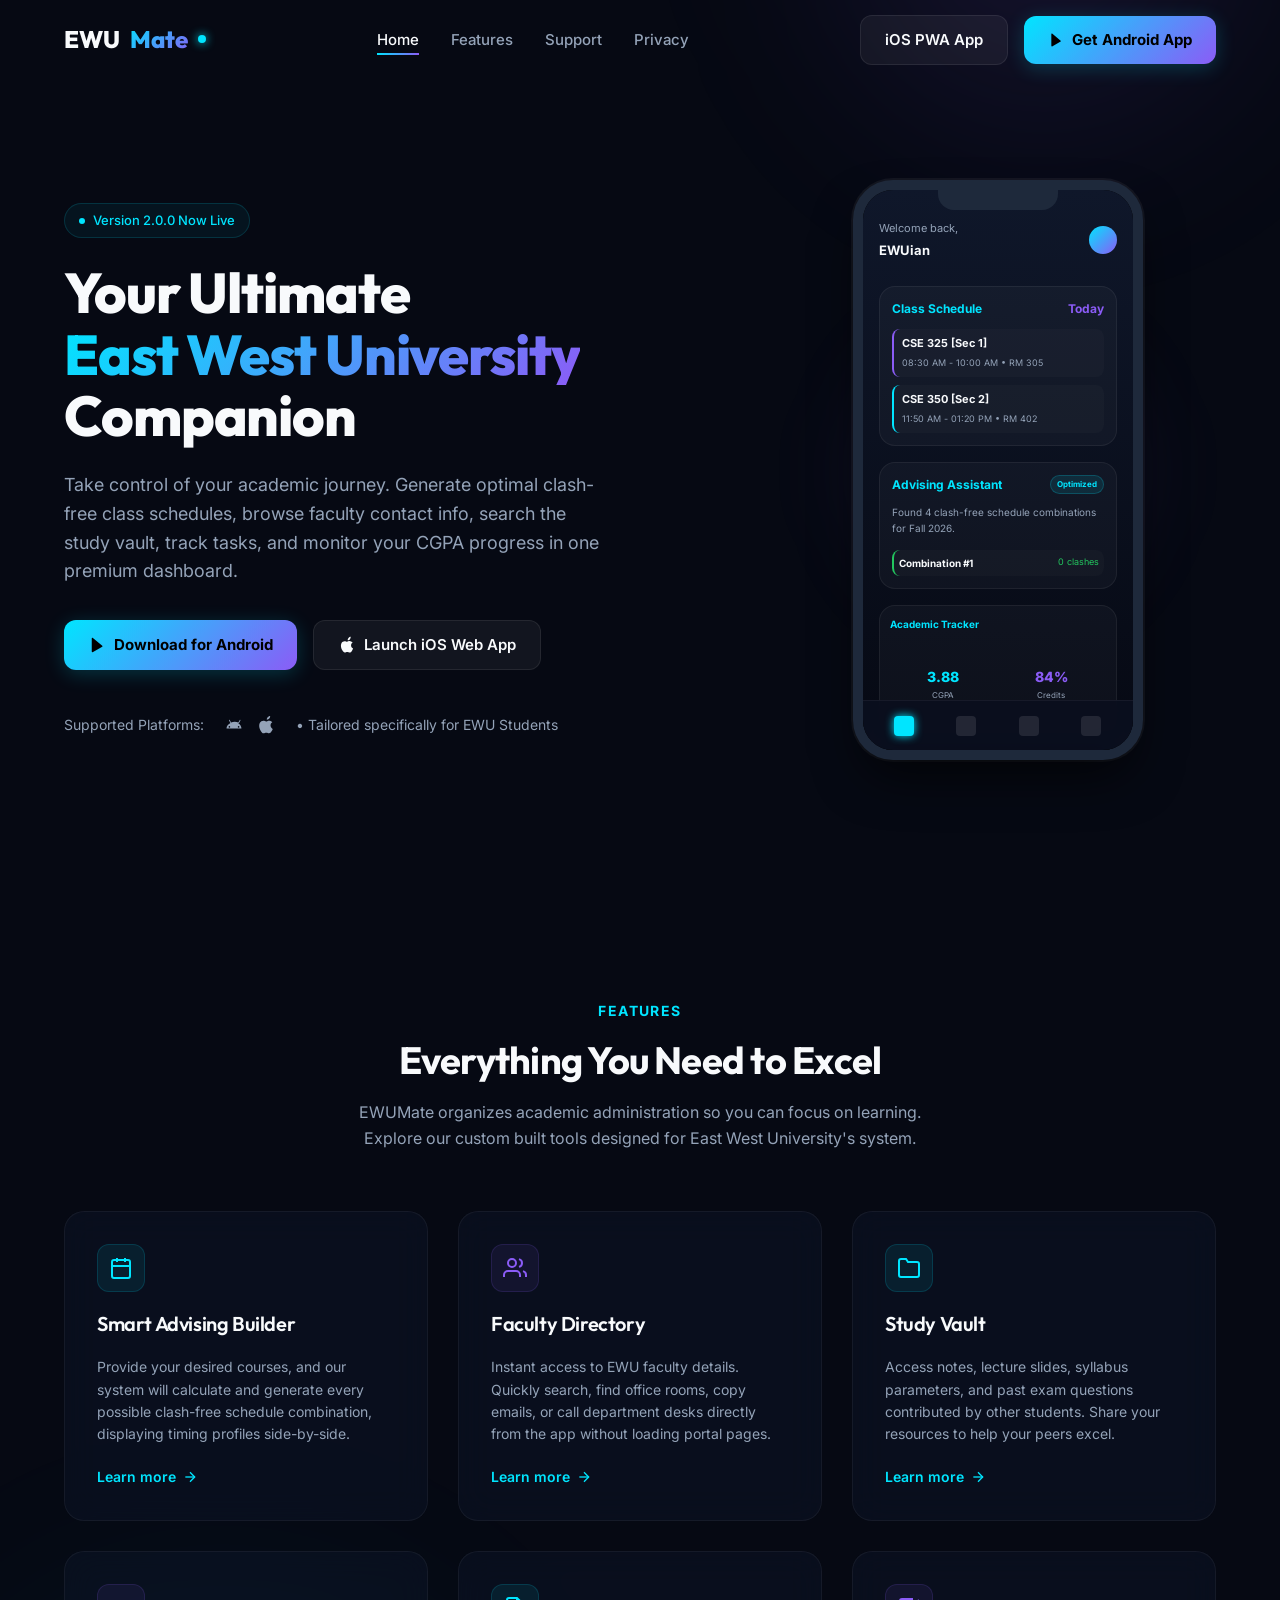
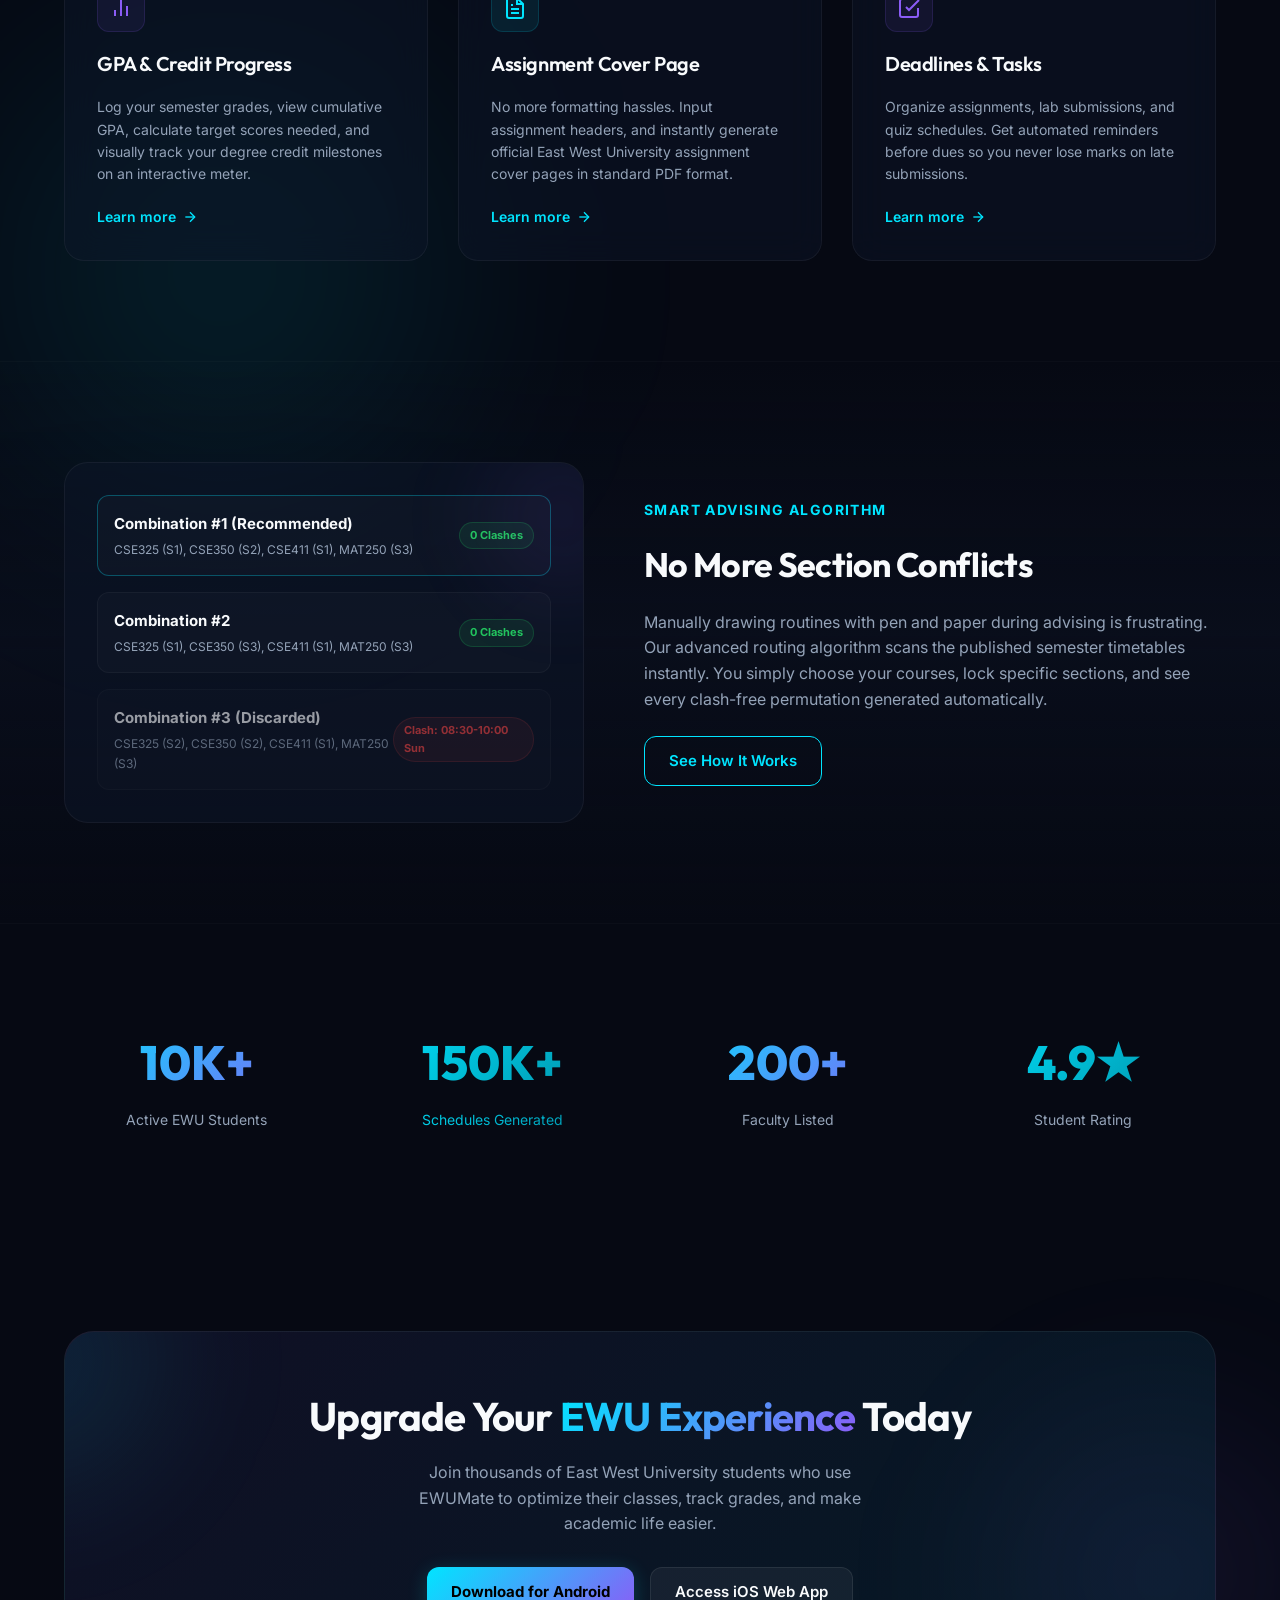
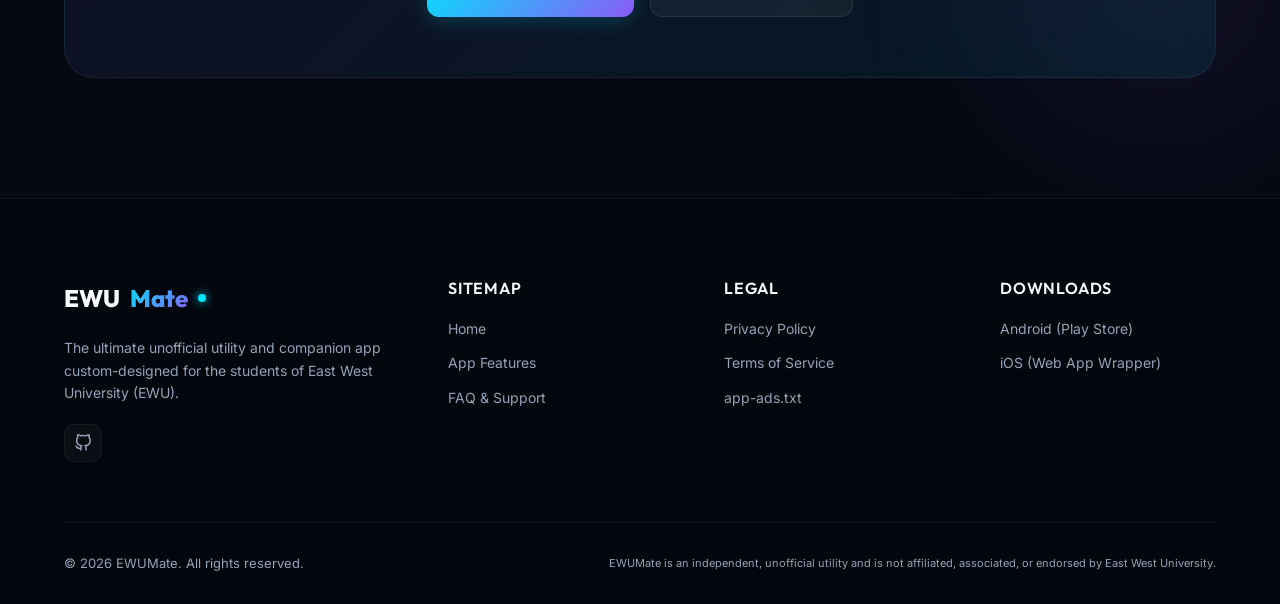
==== index.html @ ddb76cdd "Deploy premium glassmorphic website with app-ads.txt" ====
<!DOCTYPE html>
<html lang="en">
<head>
  <meta charset="UTF-8">
  <meta name="viewport" content="width=device-width, initial-scale=1.0">
  <meta name="description" content="EWUMate - The ultimate academic companion for East West University students. Optimize class schedules, browse courses, access the faculty directory, compute GPA progress, and coordinate tasks with a modern glassmorphic interface.">
  <meta name="keywords" content="EWUMate, East West University, EWU, schedule builder, advising assistant, GPA tracker, study vault, EWU portal, cover page generator">
  <title>EWUMate | The Ultimate East West University Companion</title>
  
  <!-- Styling and Favicon -->
  <link rel="stylesheet" href="styles.css">
  <link rel="icon" type="image/svg+xml" href="favicon.svg">
</head>
<body>

  <!-- Ambient Glow Effects in Background -->
  <div class="ambient-glows">
    <div class="glow-1"></div>
    <div class="glow-2"></div>
    <div class="glow-3"></div>
  </div>

  <!-- Header / Navigation -->
  <header class="navbar" id="siteNavbar">
    <div class="container">
      <a href="index.html" class="logo">
        <span>EWU</span><span class="text-gradient">Mate</span>
        <div class="logo-dot"></div>
      </a>
      
      <nav>
        <ul class="nav-links">
          <li><a href="index.html" class="active">Home</a></li>
          <li><a href="features.html">Features</a></li>
          <li><a href="support.html">Support</a></li>
          <li><a href="privacy.html">Privacy</a></li>
        </ul>
      </nav>
      
      <div class="nav-cta">
        <a href="https://app.ewumate.pro.bd" class="btn btn-secondary" target="_blank">iOS PWA App</a>
        <a href="https://play.google.com/store/apps/details?id=com.rxxeron.ewumate" class="btn btn-primary" target="_blank">
          <svg viewBox="0 0 24 24" width="16" height="16" fill="currentColor">
            <path d="M5 3.23v17.54c0 .64.53 1.09 1.13 1l12.87-7.44c.48-.28.48-.96 0-1.24L6.13 2.23A.94.94 0 0 0 5 3.23z"/>
          </svg>
          Get Android App
        </a>
      </div>
      
      <button class="menu-toggle" aria-label="Toggle Navigation">
        <span></span>
        <span></span>
        <span></span>
      </button>
    </div>
  </header>

  <!-- Hero Section -->
  <section class="hero">
    <div class="container hero-grid">
      <div class="hero-content">
        <div class="badge">
          <div class="badge-dot"></div>
          <span>Version 2.0.0 Now Live</span>
        </div>
        <h1 class="hero-title">Your Ultimate <br><span class="text-gradient">East West University</span> Companion</h1>
        <p class="hero-desc">Take control of your academic journey. Generate optimal clash-free class schedules, browse faculty contact info, search the study vault, track tasks, and monitor your CGPA progress in one premium dashboard.</p>
        
        <div class="hero-ctas">
          <a href="https://play.google.com/store/apps/details?id=com.rxxeron.ewumate" class="btn btn-primary" target="_blank">
            <svg viewBox="0 0 24 24" width="18" height="18" fill="currentColor">
              <path d="M5 3.23v17.54c0 .64.53 1.09 1.13 1l12.87-7.44c.48-.28.48-.96 0-1.24L6.13 2.23A.94.94 0 0 0 5 3.23z"/>
            </svg>
            Download for Android
          </a>
          <a href="https://app.ewumate.pro.bd" class="btn btn-secondary" target="_blank">
            <svg viewBox="0 0 24 24" width="18" height="18" fill="currentColor">
              <path d="M18.71 19.5c-.83 1.24-1.71 2.45-3.05 2.47-1.34.03-1.77-.79-3.29-.79-1.53 0-2 .77-3.27.82-1.31.05-2.3-1.32-3.14-2.53C4.25 17 2.94 12.45 4.7 9.39c.87-1.52 2.43-2.48 4.12-2.51 1.28-.02 2.5.87 3.29.87.78 0 2.26-1.07 3.81-.91.65.03 2.47.26 3.64 1.98-.09.06-2.17 1.28-2.15 3.81.03 3.02 2.65 4.03 2.68 4.04-.03.07-.42 1.44-1.38 2.83M15.97 4.17c.66-.81 1.11-1.93.99-3.06-1 .04-2.22.67-2.94 1.5-.63.73-1.18 1.87-1.03 2.99 1.11.09 2.26-.54 2.98-1.43z"/>
            </svg>
            Launch iOS Web App
          </a>
        </div>
        
        <div class="hero-platforms">
          <span>Supported Platforms:</span>
          <div class="platform-icons">
            <!-- Android -->
            <svg viewBox="0 0 24 24" aria-label="Android">
              <path d="M17.523 15.3c-.551 0-1-.448-1-1s.449-1 1-1 1 .448 1 1-.449 1-1 1m-11.045 0c-.551 0-1-.448-1-1s.449-1 1-1 1 .448 1 1-.449 1-1 1m11.545-5.8l1.7-2.9c.1-.2.1-.5-.1-.7-.2-.1-.5-.1-.7.1l-1.7 3c-1.3-.6-2.8-.9-4.3-.9-1.6 0-3.1.3-4.4.9l-1.7-3c-.2-.2-.5-.2-.7-.1-.2.1-.2.4-.1.7l1.7 2.9C4.523 11.2 3.023 13.5 3.023 16.1h17.9c0-2.6-1.5-4.9-3.9-6.6"/>
            </svg>
            <!-- iOS -->
            <svg viewBox="0 0 24 24" aria-label="iOS">
              <path d="M18.71 19.5c-.83 1.24-1.71 2.45-3.05 2.47-1.34.03-1.77-.79-3.29-.79-1.53 0-2 .77-3.27.82-1.31.05-2.3-1.32-3.14-2.53C4.25 17 2.94 12.45 4.7 9.39c.87-1.52 2.43-2.48 4.12-2.51 1.28-.02 2.5.87 3.29.87.78 0 2.26-1.07 3.81-.91.65.03 2.47.26 3.64 1.98-.09.06-2.17 1.28-2.15 3.81.03 3.02 2.65 4.03 2.68 4.04-.03.07-.42 1.44-1.38 2.83M15.97 4.17c.66-.81 1.11-1.93.99-3.06-1 .04-2.22.67-2.94 1.5-.63.73-1.18 1.87-1.03 2.99 1.11.09 2.26-.54 2.98-1.43z"/>
            </svg>
          </div>
          <span>• Tailored specifically for EWU Students</span>
        </div>
      </div>
      
      <div class="hero-mockup-container">
        <div class="mockup-glow"></div>
        <div class="phone-mockup">
          <div class="phone-notch"></div>
          <div class="phone-screen">
            <div class="phone-header">
              <div class="phone-user">
                <span>Welcome back,</span>
                <span>EWUian</span>
              </div>
              <div class="phone-avatar"></div>
            </div>
            
            <div class="phone-advising-card" style="margin-top: 10px;">
              <div class="phone-card-title">
                <span>Class Schedule</span>
                <span style="color: var(--secondary)">Today</span>
              </div>
              <div class="phone-schedule-list">
                <div class="phone-schedule-item">
                  <div class="comb-info">
                    <span class="comb-name" style="font-size: 11px;">CSE 325 [Sec 1]</span>
                    <span class="comb-meta" style="font-size: 9px;">08:30 AM - 10:00 AM • RM 305</span>
                  </div>
                </div>
                <div class="phone-schedule-item" style="border-left-color: var(--primary);">
                  <div class="comb-info">
                    <span class="comb-name" style="font-size: 11px;">CSE 350 [Sec 2]</span>
                    <span class="comb-meta" style="font-size: 9px;">11:50 AM - 01:20 PM • RM 402</span>
                  </div>
                </div>
              </div>
            </div>
            
            <div class="phone-advising-card">
              <div class="phone-card-title" style="color: var(--primary);">
                <span>Advising Assistant</span>
                <span class="comb-tag tag-cyan" style="font-size: 8px; padding: 2px 6px;">Optimized</span>
              </div>
              <p style="font-size: 10px; color: var(--text-muted);">Found 4 clash-free schedule combinations for Fall 2026.</p>
              <div class="phone-schedule-list" style="margin-top: 4px;">
                <div class="phone-schedule-item" style="border-left-color: var(--accent); padding: 5px;">
                  <span style="font-size: 10px; font-weight:700;">Combination #1</span>
                  <span style="font-size: 9px; color: var(--accent)">0 clashes</span>
                </div>
              </div>
            </div>

            <div class="phone-advising-card" style="padding: 10px; flex-grow: 1;">
              <div class="phone-card-title" style="font-size: 10px;">
                <span>Academic Tracker</span>
              </div>
              <div style="display:flex; justify-content:space-around; align-items:center; height:100%; margin-top:5px;">
                <div style="text-align:center;">
                  <span style="font-size: 14px; font-weight:800; color:var(--primary);">3.88</span>
                  <p style="font-size: 8px;">CGPA</p>
                </div>
                <div style="text-align:center;">
                  <span style="font-size: 14px; font-weight:800; color:var(--secondary);">84%</span>
                  <p style="font-size: 8px;">Credits</p>
                </div>
              </div>
            </div>

            <div class="phone-bottom-nav">
              <div class="phone-nav-icon active"></div>
              <div class="phone-nav-icon"></div>
              <div class="phone-nav-icon"></div>
              <div class="phone-nav-icon"></div>
            </div>
          </div>
        </div>
      </div>
    </div>
  </section>

  <!-- Features Section -->
  <section class="section" id="features">
    <div class="container">
      <div class="section-header">
        <span class="section-subtitle">Features</span>
        <h2 class="section-title">Everything You Need to Excel</h2>
        <p>EWUMate organizes academic administration so you can focus on learning. Explore our custom built tools designed for East West University's system.</p>
      </div>
      
      <div class="features-grid">
        <!-- 1. Advising Assistant -->
        <div class="glass-panel feature-card">
          <div class="feature-icon-wrapper">
            <svg width="24" height="24" viewBox="0 0 24 24" fill="none" stroke="currentColor" stroke-width="2">
              <rect x="3" y="4" width="18" height="18" rx="2" ry="2"/>
              <line x1="16" y1="2" x2="16" y2="6"/>
              <line x1="8" y1="2" x2="8" y2="6"/>
              <line x1="3" y1="10" x2="21" y2="10"/>
            </svg>
          </div>
          <h3>Smart Advising Builder</h3>
          <p>Provide your desired courses, and our system will calculate and generate every possible clash-free schedule combination, displaying timing profiles side-by-side.</p>
          <a href="features.html#advising" class="feature-card-link">
            Learn more
            <svg width="16" height="16" viewBox="0 0 24 24" fill="none" stroke="currentColor" stroke-width="2">
              <line x1="5" y1="12" x2="19" y2="12"/>
              <polyline points="12 5 19 12 12 19"/>
            </svg>
          </a>
        </div>

        <!-- 2. Faculty Directory -->
        <div class="glass-panel feature-card">
          <div class="feature-icon-wrapper">
            <svg width="24" height="24" viewBox="0 0 24 24" fill="none" stroke="currentColor" stroke-width="2">
              <path d="M17 21v-2a4 4 0 0 0-4-4H5a4 4 0 0 0-4 4v2"/>
              <circle cx="9" cy="7" r="4"/>
              <path d="M23 21v-2a4 4 0 0 0-3-3.87"/>
              <path d="M16 3.13a4 4 0 0 1 0 7.75"/>
            </svg>
          </div>
          <h3>Faculty Directory</h3>
          <p>Instant access to EWU faculty details. Quickly search, find office rooms, copy emails, or call department desks directly from the app without loading portal pages.</p>
          <a href="features.html#faculty" class="feature-card-link">
            Learn more
            <svg width="16" height="16" viewBox="0 0 24 24" fill="none" stroke="currentColor" stroke-width="2">
              <line x1="5" y1="12" x2="19" y2="12"/>
              <polyline points="12 5 19 12 12 19"/>
            </svg>
          </a>
        </div>

        <!-- 3. Study Vault -->
        <div class="glass-panel feature-card">
          <div class="feature-icon-wrapper">
            <svg width="24" height="24" viewBox="0 0 24 24" fill="none" stroke="currentColor" stroke-width="2">
              <path d="M22 19a2 2 0 0 1-2 2H4a2 2 0 0 1-2-2V5a2 2 0 0 1 2-2h5l2 3h9a2 2 0 0 1 2 2z"/>
            </svg>
          </div>
          <h3>Study Vault</h3>
          <p>Access notes, lecture slides, syllabus parameters, and past exam questions contributed by other students. Share your resources to help your peers excel.</p>
          <a href="features.html#vault" class="feature-card-link">
            Learn more
            <svg width="16" height="16" viewBox="0 0 24 24" fill="none" stroke="currentColor" stroke-width="2">
              <line x1="5" y1="12" x2="19" y2="12"/>
              <polyline points="12 5 19 12 12 19"/>
            </svg>
          </a>
        </div>

        <!-- 4. Progress Tracker -->
        <div class="glass-panel feature-card">
          <div class="feature-icon-wrapper">
            <svg width="24" height="24" viewBox="0 0 24 24" fill="none" stroke="currentColor" stroke-width="2">
              <line x1="18" y1="20" x2="18" y2="10"/>
              <line x1="12" y1="20" x2="12" y2="4"/>
              <line x1="6" y1="20" x2="6" y2="14"/>
            </svg>
          </div>
          <h3>GPA & Credit Progress</h3>
          <p>Log your semester grades, view cumulative GPA, calculate target scores needed, and visually track your degree credit milestones on an interactive meter.</p>
          <a href="features.html#progress" class="feature-card-link">
            Learn more
            <svg width="16" height="16" viewBox="0 0 24 24" fill="none" stroke="currentColor" stroke-width="2">
              <line x1="5" y1="12" x2="19" y2="12"/>
              <polyline points="12 5 19 12 12 19"/>
            </svg>
          </a>
        </div>

        <!-- 5. Cover Page Generator -->
        <div class="glass-panel feature-card">
          <div class="feature-icon-wrapper">
            <svg width="24" height="24" viewBox="0 0 24 24" fill="none" stroke="currentColor" stroke-width="2">
              <path d="M14 2H6a2 2 0 0 0-2 2v16a2 2 0 0 0 2 2h12a2 2 0 0 0 2-2V8z"/>
              <polyline points="14 2 14 8 20 8"/>
              <line x1="16" y1="13" x2="8" y2="13"/>
              <line x1="16" y1="17" x2="8" y2="17"/>
              <polyline points="10 9 9 9 8 9"/>
            </svg>
          </div>
          <h3>Assignment Cover Page</h3>
          <p>No more formatting hassles. Input assignment headers, and instantly generate official East West University assignment cover pages in standard PDF format.</p>
          <a href="features.html#coverpage" class="feature-card-link">
            Learn more
            <svg width="16" height="16" viewBox="0 0 24 24" fill="none" stroke="currentColor" stroke-width="2">
              <line x1="5" y1="12" x2="19" y2="12"/>
              <polyline points="12 5 19 12 12 19"/>
            </svg>
          </a>
        </div>

        <!-- 6. Deadlines & Tasks -->
        <div class="glass-panel feature-card">
          <div class="feature-icon-wrapper">
            <svg width="24" height="24" viewBox="0 0 24 24" fill="none" stroke="currentColor" stroke-width="2">
              <polyline points="9 11 12 14 22 4"/>
              <path d="M21 12v7a2 2 0 0 1-2 2H5a2 2 0 0 1-2-2V5a2 2 0 0 1 2-2h11"/>
            </svg>
          </div>
          <h3>Deadlines & Tasks</h3>
          <p>Organize assignments, lab submissions, and quiz schedules. Get automated reminders before dues so you never lose marks on late submissions.</p>
          <a href="features.html#tasks" class="feature-card-link">
            Learn more
            <svg width="16" height="16" viewBox="0 0 24 24" fill="none" stroke="currentColor" stroke-width="2">
              <line x1="5" y1="12" x2="19" y2="12"/>
              <polyline points="12 5 19 12 12 19"/>
            </svg>
          </a>
        </div>
      </div>
    </div>
  </section>

  <!-- Algorithm / Advising Deep Dive -->
  <section class="section stats-section">
    <div class="container advising-showcase">
      <div class="advising-visual">
        <div class="combination-box">
          <div class="comb-item" style="border-color: rgba(0, 229, 255, 0.3);">
            <div class="comb-info">
              <span class="comb-name">Combination #1 (Recommended)</span>
              <span class="comb-meta">CSE325 (S1), CSE350 (S2), CSE411 (S1), MAT250 (S3)</span>
            </div>
            <span class="comb-tag tag-green">0 Clashes</span>
          </div>
          <div class="comb-item">
            <div class="comb-info">
              <span class="comb-name">Combination #2</span>
              <span class="comb-meta">CSE325 (S1), CSE350 (S3), CSE411 (S1), MAT250 (S3)</span>
            </div>
            <span class="comb-tag tag-green">0 Clashes</span>
          </div>
          <div class="comb-item" style="opacity: 0.6;">
            <div class="comb-info">
              <span class="comb-name">Combination #3 (Discarded)</span>
              <span class="comb-meta">CSE325 (S2), CSE350 (S2), CSE411 (S1), MAT250 (S3)</span>
            </div>
            <span class="comb-tag tag-cyan" style="background: rgba(239, 68, 68, 0.1); color: #ef4444; border-color: rgba(239, 68, 68, 0.2);">Clash: 08:30-10:00 Sun</span>
          </div>
        </div>
      </div>
      
      <div class="hero-content">
        <span class="section-subtitle">Smart Advising Algorithm</span>
        <h2 class="section-title" style="font-size: 34px;">No More Section Conflicts</h2>
        <p>Manually drawing routines with pen and paper during advising is frustrating. Our advanced routing algorithm scans the published semester timetables instantly. You simply choose your courses, lock specific sections, and see every clash-free permutation generated automatically.</p>
        <div>
          <a href="features.html#advising" class="btn btn-outline">See How It Works</a>
        </div>
      </div>
    </div>
  </section>

  <!-- Statistics Counters -->
  <section class="section">
    <div class="container stats-grid">
      <div class="stat-item">
        <div class="stat-num text-gradient">10K+</div>
        <div class="stat-label">Active EWU Students</div>
      </div>
      <div class="stat-item">
        <div class="stat-num text-gradient-cyan">150K+</div>
        <div class="stat-label text-gradient-cyan">Schedules Generated</div>
      </div>
      <div class="stat-item">
        <div class="stat-num text-gradient">200+</div>
        <div class="stat-label">Faculty Listed</div>
      </div>
      <div class="stat-item">
        <div class="stat-num text-gradient-cyan">4.9★</div>
        <div class="stat-label">Student Rating</div>
      </div>
    </div>
  </section>

  <!-- Call to Action Banner -->
  <section class="section" style="padding-bottom: 120px;">
    <div class="container">
      <div class="cta-banner">
        <div class="cta-content">
          <h2 class="cta-title">Upgrade Your <span class="text-gradient">EWU Experience</span> Today</h2>
          <p class="cta-desc">Join thousands of East West University students who use EWUMate to optimize their classes, track grades, and make academic life easier.</p>
          <div class="cta-buttons">
            <a href="https://play.google.com/store/apps/details?id=com.rxxeron.ewumate" class="btn btn-primary" target="_blank">Download for Android</a>
            <a href="https://app.ewumate.pro.bd" class="btn btn-secondary" target="_blank">Access iOS Web App</a>
          </div>
        </div>
      </div>
    </div>
  </section>

  <!-- Footer -->
  <footer class="footer">
    <div class="container">
      <div class="footer-grid">
        <div class="footer-brand">
          <a href="index.html" class="logo">
            <span>EWU</span><span class="text-gradient">Mate</span>
            <div class="logo-dot"></div>
          </a>
          <p>The ultimate unofficial utility and companion app custom-designed for the students of East West University (EWU).</p>
          <div class="footer-socials">
            <a href="https://github.com/rxxeron/ewumateweb" class="social-icon" target="_blank" aria-label="GitHub">
              <svg width="18" height="18" viewBox="0 0 24 24" fill="none" stroke="currentColor" stroke-width="2">
                <path d="M9 19c-5 1.5-5-2.5-7-3m14 6v-3.87a3.37 3.37 0 0 0-.94-2.61c3.14-.35 6.44-1.54 6.44-7A5.44 5.44 0 0 0 20 4.77 5.07 5.07 0 0 0 19.91 1S18.73.65 16 2.48a13.38 13.38 0 0 0-7 0C6.27.65 5.09 1 5.09 1A5.07 5.07 0 0 0 5 4.77a5.44 5.44 0 0 0-1.5 3.78c0 5.42 3.3 6.61 6.44 7A3.37 3.37 0 0 0 9 18.13V22"/>
              </svg>
            </a>
          </div>
        </div>
        
        <div class="footer-links-col">
          <h4>Sitemap</h4>
          <ul class="footer-links">
            <li><a href="index.html">Home</a></li>
            <li><a href="features.html">App Features</a></li>
            <li><a href="support.html">FAQ & Support</a></li>
          </ul>
        </div>
        
        <div class="footer-links-col">
          <h4>Legal</h4>
          <ul class="footer-links">
            <li><a href="privacy.html">Privacy Policy</a></li>
            <li><a href="terms.html">Terms of Service</a></li>
            <li><a href="app-ads.txt" target="_blank">app-ads.txt</a></li>
          </ul>
        </div>
        
        <div class="footer-links-col">
          <h4>Downloads</h4>
          <ul class="footer-links">
            <li><a href="https://play.google.com/store/apps/details?id=com.rxxeron.ewumate" target="_blank">Android (Play Store)</a></li>
            <li><a href="https://app.ewumate.pro.bd" target="_blank">iOS (Web App Wrapper)</a></li>
          </ul>
        </div>
      </div>
      
      <div class="footer-bottom">
        <div class="footer-copy">
          <span>&copy; 2026 EWUMate. All rights reserved.</span>
        </div>
        <div class="footer-copy" style="font-size: 11px; color: var(--text-muted);">
          <span>EWUMate is an independent, unofficial utility and is not affiliated, associated, or endorsed by East West University.</span>
        </div>
      </div>
    </div>
  </footer>

  <!-- Scripts -->
  <script src="main.js"></script>
</body>
</html>
---- styles.css ----
/* 
  EWUMate Design System & Styles
  Default Premium Dark Glassmorphic Style
*/

@import url('https://fonts.googleapis.com/css2?family=Inter:wght@300;400;500;600;700&family=Outfit:wght@400;500;600;700;800&display=swap');

:root {
  /* Colors */
  --bg: #060913;
  --bg-rgb: 6, 9, 19;
  --text: #f8fafc;
  --text-muted: #94a3b8;
  
  --primary: #00e5ff;
  --primary-rgb: 0, 229, 255;
  --primary-dark: #00bcd4;
  
  --secondary: #8b5cf6;
  --secondary-rgb: 139, 92, 246;
  
  --accent: #22c55e;
  --accent-rgb: 34, 197, 94;

  --card-bg: rgba(15, 23, 42, 0.45);
  --card-border: rgba(255, 255, 255, 0.05);
  --card-border-hover: rgba(0, 229, 255, 0.2);
  
  --glass-bg: rgba(10, 15, 30, 0.7);
  --glass-border: rgba(255, 255, 255, 0.06);
  
  /* Fonts */
  --font-heading: 'Outfit', sans-serif;
  --font-body: 'Inter', sans-serif;
  
  /* Layout */
  --container-width: 1200px;
  --header-height: 80px;
  
  /* Transitions */
  --transition-smooth: all 0.3s cubic-bezier(0.4, 0, 0.2, 1);
}

/* Base resets */
* {
  margin: 0;
  padding: 0;
  box-sizing: border-box;
  outline: none;
}

html {
  scroll-behavior: smooth;
  font-family: var(--font-body);
  background-color: var(--bg);
  color: var(--text);
  overflow-x: hidden;
  line-height: 1.6;
}

body {
  min-height: 100vh;
  position: relative;
}

/* Background Ambient Glows */
.ambient-glows {
  position: absolute;
  top: 0;
  left: 0;
  width: 100%;
  height: 100%;
  overflow: hidden;
  z-index: -1;
  pointer-events: none;
}

.glow-1 {
  position: absolute;
  top: -10%;
  right: -5%;
  width: 600px;
  height: 600px;
  border-radius: 50%;
  background: radial-gradient(circle, rgba(139, 92, 246, 0.15) 0%, rgba(139, 92, 246, 0) 70%);
  filter: blur(80px);
}

.glow-2 {
  position: absolute;
  top: 40%;
  left: -10%;
  width: 700px;
  height: 700px;
  border-radius: 50%;
  background: radial-gradient(circle, rgba(0, 229, 255, 0.12) 0%, rgba(0, 229, 255, 0) 70%);
  filter: blur(100px);
}

.glow-3 {
  position: absolute;
  bottom: 10%;
  right: -10%;
  width: 500px;
  height: 500px;
  border-radius: 50%;
  background: radial-gradient(circle, rgba(139, 92, 246, 0.1) 0%, rgba(139, 92, 246, 0) 70%);
  filter: blur(60px);
}

/* Typography */
h1, h2, h3, h4, h5, h6 {
  font-family: var(--font-heading);
  font-weight: 700;
  letter-spacing: -0.02em;
  line-height: 1.2;
}

p {
  color: var(--text-muted);
}

a {
  color: inherit;
  text-decoration: none;
  transition: var(--transition-smooth);
}

/* Gradient Text styling */
.text-gradient {
  background: linear-gradient(135deg, var(--primary) 0%, var(--secondary) 100%);
  -webkit-background-clip: text;
  -webkit-text-fill-color: transparent;
  background-clip: text;
  display: inline-block;
}

.text-gradient-cyan {
  background: linear-gradient(135deg, #00e5ff 0%, #008ba3 100%);
  -webkit-background-clip: text;
  -webkit-text-fill-color: transparent;
  background-clip: text;
}

/* Layout Utilities */
.container {
  max-width: var(--container-width);
  margin: 0 auto;
  padding: 0 24px;
}

.section {
  padding: 100px 0;
  position: relative;
}

.flex-center {
  display: flex;
  align-items: center;
  justify-content: center;
}

/* Glassmorphism Classes */
.glass-panel {
  background: var(--card-bg);
  border: 1px solid var(--card-border);
  backdrop-filter: blur(16px);
  -webkit-backdrop-filter: blur(16px);
  border-radius: 20px;
  transition: var(--transition-smooth);
}

.glass-panel:hover {
  border-color: var(--card-border-hover);
  box-shadow: 0 10px 30px -10px rgba(0, 229, 255, 0.1);
  transform: translateY(-4px);
}

/* Navigation Bar */
.navbar {
  position: fixed;
  top: 0;
  left: 0;
  width: 100%;
  height: var(--header-height);
  z-index: 1000;
  transition: var(--transition-smooth);
  border-bottom: 1px solid transparent;
}

.navbar.scrolled {
  background: var(--glass-bg);
  backdrop-filter: blur(20px);
  -webkit-backdrop-filter: blur(20px);
  height: 70px;
  border-bottom: 1px solid var(--glass-border);
  box-shadow: 0 10px 30px rgba(0, 0, 0, 0.2);
}

.navbar .container {
  display: flex;
  align-items: center;
  justify-content: space-between;
  height: 100%;
}

.logo {
  display: flex;
  align-items: center;
  gap: 10px;
  font-family: var(--font-heading);
  font-size: 24px;
  font-weight: 800;
}

.logo-dot {
  width: 8px;
  height: 8px;
  background-color: var(--primary);
  border-radius: 50%;
  box-shadow: 0 0 10px var(--primary);
}

.nav-links {
  display: flex;
  align-items: center;
  gap: 32px;
  list-style: none;
}

.nav-links a {
  font-size: 15px;
  font-weight: 500;
  color: var(--text-muted);
  position: relative;
  padding: 6px 0;
}

.nav-links a:hover,
.nav-links a.active {
  color: var(--text);
}

.nav-links a::after {
  content: '';
  position: absolute;
  bottom: 0;
  left: 0;
  width: 0;
  height: 2px;
  background: linear-gradient(90deg, var(--primary), var(--secondary));
  transition: var(--transition-smooth);
}

.nav-links a:hover::after,
.nav-links a.active::after {
  width: 100%;
}

.nav-cta {
  display: flex;
  align-items: center;
  gap: 16px;
}

/* Buttons */
.btn {
  display: inline-flex;
  align-items: center;
  justify-content: center;
  gap: 8px;
  padding: 12px 24px;
  border-radius: 12px;
  font-family: var(--font-body);
  font-size: 15px;
  font-weight: 600;
  cursor: pointer;
  transition: var(--transition-smooth);
  border: none;
}

.btn-primary {
  background: linear-gradient(135deg, var(--primary) 0%, var(--secondary) 100%);
  color: #000;
  font-weight: 700;
  box-shadow: 0 4px 20px rgba(0, 229, 255, 0.2);
}

.btn-primary:hover {
  transform: translateY(-2px);
  box-shadow: 0 6px 24px rgba(0, 229, 255, 0.4);
  background: linear-gradient(135deg, #33ebff 0%, #9f75ff 100%);
}

.btn-secondary {
  background: rgba(255, 255, 255, 0.05);
  border: 1px solid rgba(255, 255, 255, 0.08);
  color: var(--text);
}

.btn-secondary:hover {
  background: rgba(255, 255, 255, 0.1);
  border-color: rgba(255, 255, 255, 0.2);
  transform: translateY(-2px);
}

.btn-outline {
  background: transparent;
  border: 1px solid var(--primary);
  color: var(--primary);
}

.btn-outline:hover {
  background: rgba(0, 229, 255, 0.05);
  transform: translateY(-2px);
}

/* Mobile Menu Toggle */
.menu-toggle {
  display: none;
  flex-direction: column;
  gap: 6px;
  cursor: pointer;
  background: transparent;
  border: none;
  z-index: 1001;
}

.menu-toggle span {
  width: 25px;
  height: 2px;
  background-color: var(--text);
  transition: var(--transition-smooth);
}

/* Hero Section */
.hero {
  padding-top: calc(var(--header-height) + 60px);
  padding-bottom: 100px;
  min-height: 100vh;
  display: flex;
  align-items: center;
  position: relative;
}

.hero-grid {
  display: grid;
  grid-template-columns: 1.2fr 0.8fr;
  gap: 60px;
  align-items: center;
}

.hero-content {
  display: flex;
  flex-direction: column;
  gap: 24px;
}

.badge {
  display: inline-flex;
  align-items: center;
  gap: 8px;
  padding: 6px 14px;
  border-radius: 100px;
  background: rgba(0, 229, 255, 0.05);
  border: 1px solid rgba(0, 229, 255, 0.15);
  width: fit-content;
  font-size: 13px;
  font-weight: 500;
  color: var(--primary);
}

.badge-dot {
  width: 6px;
  height: 6px;
  background-color: var(--primary);
  border-radius: 50%;
  animation: pulse 1.5s infinite;
}

.hero-title {
  font-size: 56px;
  line-height: 1.1;
  font-weight: 800;
}

.hero-desc {
  font-size: 18px;
  color: var(--text-muted);
  max-width: 550px;
}

.hero-ctas {
  display: flex;
  gap: 16px;
  flex-wrap: wrap;
  margin-top: 10px;
}

.hero-platforms {
  display: flex;
  align-items: center;
  gap: 20px;
  margin-top: 20px;
  color: var(--text-muted);
  font-size: 14px;
}

.platform-icons {
  display: flex;
  gap: 12px;
  font-size: 20px;
}

.platform-icons svg {
  width: 20px;
  height: 20px;
  fill: currentColor;
}

/* Mobile Mockup Animation */
.hero-mockup-container {
  position: relative;
  display: flex;
  justify-content: center;
  align-items: center;
}

.mockup-glow {
  position: absolute;
  width: 350px;
  height: 350px;
  background: radial-gradient(circle, rgba(139, 92, 246, 0.2) 0%, rgba(0, 0, 0, 0) 70%);
  filter: blur(40px);
  z-index: -1;
  animation: float-glow 8s ease-in-out infinite alternate;
}

.phone-mockup {
  position: relative;
  width: 290px;
  height: 580px;
  border: 10px solid #1e293b;
  border-radius: 40px;
  background: #000;
  box-shadow: 0 25px 50px -12px rgba(0, 0, 0, 0.7), 0 0 0 2px rgba(255, 255, 255, 0.05);
  overflow: hidden;
  animation: float-phone 6s ease-in-out infinite;
}

.phone-screen {
  width: 100%;
  height: 100%;
  background: linear-gradient(180deg, #0f172a 0%, #060913 100%);
  padding: 20px 16px;
  overflow: hidden;
  display: flex;
  flex-direction: column;
  gap: 16px;
  position: relative;
}

.phone-notch {
  position: absolute;
  top: 0;
  left: 50%;
  transform: translateX(-50%);
  width: 120px;
  height: 20px;
  background-color: #1e293b;
  border-bottom-left-radius: 16px;
  border-bottom-right-radius: 16px;
  z-index: 10;
}

/* Styled Phone Content */
.phone-header {
  display: flex;
  justify-content: space-between;
  align-items: center;
  margin-top: 10px;
}

.phone-user {
  display: flex;
  flex-direction: column;
  gap: 2px;
}

.phone-user span:first-child {
  font-size: 11px;
  color: var(--text-muted);
}

.phone-user span:last-child {
  font-size: 13px;
  font-weight: 700;
}

.phone-avatar {
  width: 28px;
  height: 28px;
  border-radius: 50%;
  background: linear-gradient(135deg, var(--primary) 0%, var(--secondary) 100%);
}

.phone-advising-card {
  background: rgba(255, 255, 255, 0.03);
  border: 1px solid rgba(255, 255, 255, 0.06);
  border-radius: 16px;
  padding: 12px;
  display: flex;
  flex-direction: column;
  gap: 10px;
}

.phone-card-title {
  font-size: 12px;
  font-weight: 700;
  color: var(--primary);
  display: flex;
  justify-content: space-between;
}

.phone-schedule-list {
  display: flex;
  flex-direction: column;
  gap: 8px;
}

.phone-schedule-item {
  display: flex;
  justify-content: space-between;
  font-size: 11px;
  background: rgba(255, 255, 255, 0.02);
  padding: 6px 8px;
  border-radius: 8px;
  border-left: 2px solid var(--secondary);
}

.phone-bottom-nav {
  position: absolute;
  bottom: 0;
  left: 0;
  width: 100%;
  height: 50px;
  background: rgba(10, 15, 30, 0.9);
  backdrop-filter: blur(10px);
  border-top: 1px solid rgba(255, 255, 255, 0.05);
  display: flex;
  justify-content: space-around;
  align-items: center;
  padding: 0 10px;
}

.phone-nav-icon {
  width: 20px;
  height: 20px;
  background: rgba(255, 255, 255, 0.1);
  border-radius: 4px;
}

.phone-nav-icon.active {
  background: var(--primary);
  box-shadow: 0 0 8px var(--primary);
}

/* Feature Showcase */
.section-header {
  text-align: center;
  max-width: 600px;
  margin: 0 auto 60px;
  display: flex;
  flex-direction: column;
  gap: 16px;
}

.section-subtitle {
  font-size: 14px;
  font-weight: 700;
  color: var(--primary);
  text-transform: uppercase;
  letter-spacing: 0.1em;
}

.section-title {
  font-size: 38px;
}

.features-grid {
  display: grid;
  grid-template-columns: repeat(3, 1fr);
  gap: 30px;
}

.feature-card {
  padding: 32px;
  display: flex;
  flex-direction: column;
  gap: 20px;
}

.feature-icon-wrapper {
  width: 48px;
  height: 48px;
  border-radius: 12px;
  background: rgba(0, 229, 255, 0.08);
  border: 1px solid rgba(0, 229, 255, 0.15);
  display: flex;
  align-items: center;
  justify-content: center;
  color: var(--primary);
  font-size: 24px;
}

.feature-card:nth-child(even) .feature-icon-wrapper {
  background: rgba(139, 92, 246, 0.08);
  border-color: rgba(139, 92, 246, 0.15);
  color: var(--secondary);
}

.feature-card h3 {
  font-size: 20px;
  font-weight: 600;
}

.feature-card p {
  font-size: 14px;
}

.feature-card-link {
  font-size: 14px;
  font-weight: 600;
  color: var(--primary);
  display: flex;
  align-items: center;
  gap: 6px;
  margin-top: auto;
  width: fit-content;
}

.feature-card-link svg {
  transition: var(--transition-smooth);
}

.feature-card-link:hover svg {
  transform: translateX(4px);
}

/* Advising Section specific layout */
.advising-showcase {
  display: grid;
  grid-template-columns: 1fr 1.1fr;
  gap: 60px;
  align-items: center;
}

.advising-visual {
  background: var(--card-bg);
  border: 1px solid var(--card-border);
  border-radius: 24px;
  padding: 32px;
  position: relative;
  overflow: hidden;
}

.advising-visual::after {
  content: '';
  position: absolute;
  top: -20%;
  right: -20%;
  width: 250px;
  height: 250px;
  background: radial-gradient(circle, rgba(139, 92, 246, 0.1) 0%, rgba(0, 0, 0, 0) 70%);
  filter: blur(30px);
}

.combination-box {
  display: flex;
  flex-direction: column;
  gap: 16px;
}

.comb-item {
  background: rgba(255, 255, 255, 0.02);
  border: 1px solid rgba(255, 255, 255, 0.04);
  border-radius: 12px;
  padding: 16px;
  display: flex;
  align-items: center;
  justify-content: space-between;
  transition: var(--transition-smooth);
}

.comb-item:hover {
  background: rgba(255, 255, 255, 0.04);
  border-color: rgba(0, 229, 255, 0.15);
}

.comb-info {
  display: flex;
  flex-direction: column;
  gap: 4px;
}

.comb-name {
  font-weight: 700;
  font-size: 15px;
}

.comb-meta {
  font-size: 12px;
  color: var(--text-muted);
}

.comb-tag {
  padding: 4px 10px;
  border-radius: 100px;
  font-size: 11px;
  font-weight: 700;
}

.tag-cyan {
  background: rgba(0, 229, 255, 0.1);
  color: var(--primary);
  border: 1px solid rgba(0, 229, 255, 0.2);
}

.tag-green {
  background: rgba(34, 197, 94, 0.1);
  color: var(--accent);
  border: 1px solid rgba(34, 197, 94, 0.2);
}

/* Statistics Counter */
.stats-section {
  background: linear-gradient(180deg, rgba(6, 9, 19, 0) 0%, rgba(13, 20, 38, 0.4) 50%, rgba(6, 9, 19, 0) 100%);
  border-top: 1px solid rgba(255, 255, 255, 0.02);
  border-bottom: 1px solid rgba(255, 255, 255, 0.02);
}

.stats-grid {
  display: grid;
  grid-template-columns: repeat(4, 1fr);
  gap: 30px;
  text-align: center;
}

.stat-item {
  display: flex;
  flex-direction: column;
  gap: 8px;
}

.stat-num {
  font-size: 48px;
  font-weight: 800;
  font-family: var(--font-heading);
}

.stat-label {
  font-size: 14px;
  color: var(--text-muted);
}

/* Call To Action Banner */
.cta-banner {
  background: linear-gradient(135deg, rgba(139, 92, 246, 0.08) 0%, rgba(0, 229, 255, 0.08) 100%);
  border: 1px solid rgba(255, 255, 255, 0.06);
  border-radius: 30px;
  padding: 60px;
  text-align: center;
  position: relative;
  overflow: hidden;
}

.cta-banner::before {
  content: '';
  position: absolute;
  top: -50%;
  left: -20%;
  width: 400px;
  height: 400px;
  background: radial-gradient(circle, rgba(0, 229, 255, 0.12) 0%, rgba(0, 0, 0, 0) 70%);
  filter: blur(50px);
}

.cta-content {
  position: relative;
  z-index: 2;
  max-width: 700px;
  margin: 0 auto;
  display: flex;
  flex-direction: column;
  gap: 20px;
  align-items: center;
}

.cta-title {
  font-size: 40px;
}

.cta-desc {
  font-size: 16px;
  max-width: 500px;
}

.cta-buttons {
  display: flex;
  gap: 16px;
  margin-top: 10px;
}

/* Footer */
.footer {
  border-top: 1px solid rgba(255, 255, 255, 0.05);
  padding: 80px 0 30px;
  background: #04060d;
}

.footer-grid {
  display: grid;
  grid-template-columns: 1.5fr repeat(3, 1fr);
  gap: 60px;
  margin-bottom: 60px;
}

.footer-brand {
  display: flex;
  flex-direction: column;
  gap: 20px;
}

.footer-brand p {
  font-size: 14px;
  max-width: 320px;
}

.footer-socials {
  display: flex;
  gap: 16px;
}

.social-icon {
  width: 38px;
  height: 38px;
  border-radius: 10px;
  background: rgba(255, 255, 255, 0.03);
  border: 1px solid rgba(255, 255, 255, 0.05);
  display: flex;
  align-items: center;
  justify-content: center;
  color: var(--text-muted);
}

.social-icon:hover {
  background: rgba(0, 229, 255, 0.08);
  border-color: rgba(0, 229, 255, 0.2);
  color: var(--primary);
  transform: translateY(-2px);
}

.footer-links-col {
  display: flex;
  flex-direction: column;
  gap: 20px;
}

.footer-links-col h4 {
  font-size: 16px;
  font-weight: 600;
  text-transform: uppercase;
  letter-spacing: 0.05em;
}

.footer-links {
  list-style: none;
  display: flex;
  flex-direction: column;
  gap: 12px;
  font-size: 14px;
  color: var(--text-muted);
}

.footer-links a:hover {
  color: var(--primary);
  padding-left: 4px;
}

.footer-bottom {
  border-top: 1px solid rgba(255, 255, 255, 0.04);
  padding-top: 30px;
  display: flex;
  justify-content: space-between;
  align-items: center;
  font-size: 13px;
  color: var(--text-muted);
}

.footer-copy {
  display: flex;
  align-items: center;
  gap: 6px;
}

/* Feature Page specific elements */
.feature-hero {
  padding-top: calc(var(--header-height) + 40px);
  text-align: center;
  position: relative;
  background: radial-gradient(circle at bottom, rgba(139, 92, 246, 0.06) 0%, rgba(0, 0, 0, 0) 60%);
}

.feature-hero-content {
  max-width: 800px;
  margin: 0 auto;
  display: flex;
  flex-direction: column;
  gap: 20px;
  align-items: center;
}

.feature-hero-content h1 {
  font-size: 48px;
}

.feature-hero-content p {
  font-size: 18px;
}

.feature-detail-row {
  display: grid;
  grid-template-columns: repeat(2, 1fr);
  gap: 80px;
  align-items: center;
  margin-bottom: 120px;
}

.feature-detail-row:nth-child(even) {
  direction: rtl;
}

.feature-detail-row:nth-child(even) .feature-detail-text {
  direction: ltr;
}

.feature-detail-text {
  display: flex;
  flex-direction: column;
  gap: 24px;
}

.feature-detail-text h2 {
  font-size: 32px;
}

.feature-detail-list {
  list-style: none;
  display: flex;
  flex-direction: column;
  gap: 14px;
}

.feature-detail-list li {
  display: flex;
  align-items: flex-start;
  gap: 12px;
  font-size: 15px;
  color: var(--text-muted);
}

.feature-detail-list svg {
  width: 18px;
  height: 18px;
  fill: var(--primary);
  margin-top: 4px;
  flex-shrink: 0;
}

.feature-detail-visual {
  background: var(--card-bg);
  border: 1px solid var(--card-border);
  border-radius: 24px;
  padding: 32px;
  display: flex;
  justify-content: center;
  align-items: center;
  position: relative;
  min-height: 340px;
}

/* FAQ / Accordion in Support page */
.faq-list {
  display: flex;
  flex-direction: column;
  gap: 16px;
  max-width: 800px;
  margin: 0 auto;
}

.faq-item {
  border: 1px solid var(--card-border);
  border-radius: 16px;
  background: var(--card-bg);
  overflow: hidden;
  transition: var(--transition-smooth);
}

.faq-question {
  padding: 24px;
  display: flex;
  align-items: center;
  justify-content: space-between;
  cursor: pointer;
  font-weight: 600;
  font-size: 16px;
  user-select: none;
  transition: var(--transition-smooth);
}

.faq-question:hover {
  background: rgba(255, 255, 255, 0.02);
  color: var(--primary);
}

.faq-answer {
  max-height: 0;
  overflow: hidden;
  transition: max-height 0.3s cubic-bezier(0.4, 0, 0.2, 1);
}

.faq-answer-inner {
  padding: 0 24px 24px;
  font-size: 14px;
  color: var(--text-muted);
  border-top: 1px solid transparent;
}

.faq-item.active {
  border-color: var(--card-border-hover);
}

.faq-item.active .faq-answer-inner {
  border-top-color: rgba(255, 255, 255, 0.03);
}

.faq-icon {
  transition: var(--transition-smooth);
  color: var(--text-muted);
}

.faq-item.active .faq-icon {
  transform: rotate(180deg);
  color: var(--primary);
}

/* Contact form */
.contact-container {
  display: grid;
  grid-template-columns: 1fr 1.5fr;
  gap: 60px;
  align-items: start;
}

.contact-info {
  display: flex;
  flex-direction: column;
  gap: 30px;
}

.contact-card {
  padding: 24px;
  display: flex;
  gap: 16px;
  align-items: center;
}

.contact-card-icon {
  width: 44px;
  height: 44px;
  border-radius: 10px;
  background: rgba(139, 92, 246, 0.08);
  border: 1px solid rgba(139, 92, 246, 0.15);
  display: flex;
  align-items: center;
  justify-content: center;
  color: var(--secondary);
}

.contact-card-details h4 {
  font-size: 15px;
  font-weight: 600;
  margin-bottom: 4px;
}

.contact-card-details p {
  font-size: 13px;
}

.contact-form {
  padding: 40px;
  display: flex;
  flex-direction: column;
  gap: 24px;
}

.form-title {
  font-size: 24px;
  margin-bottom: 8px;
}

.form-group {
  display: flex;
  flex-direction: column;
  gap: 8px;
}

.form-group label {
  font-size: 13px;
  font-weight: 600;
  color: var(--text-muted);
}

.form-control {
  background: rgba(255, 255, 255, 0.02);
  border: 1px solid rgba(255, 255, 255, 0.06);
  border-radius: 10px;
  padding: 12px 16px;
  color: var(--text);
  font-family: var(--font-body);
  font-size: 14px;
  transition: var(--transition-smooth);
}

.form-control:focus {
  border-color: var(--primary);
  background: rgba(255, 255, 255, 0.04);
  box-shadow: 0 0 12px rgba(0, 229, 255, 0.1);
}

textarea.form-control {
  resize: vertical;
  min-height: 120px;
}

/* Legal text formatting (privacy, terms) */
.legal-container {
  max-width: 800px;
  margin: 0 auto;
}

.legal-content {
  display: flex;
  flex-direction: column;
  gap: 32px;
}

.legal-content section {
  display: flex;
  flex-direction: column;
  gap: 16px;
}

.legal-content h2 {
  font-size: 22px;
  color: var(--primary);
  border-bottom: 1px solid rgba(255, 255, 255, 0.05);
  padding-bottom: 8px;
}

.legal-content p {
  font-size: 14px;
  line-height: 1.8;
}

.legal-content ul {
  padding-left: 20px;
  font-size: 14px;
  color: var(--text-muted);
  display: flex;
  flex-direction: column;
  gap: 10px;
}

/* Keyframes */
@keyframes pulse {
  0% {
    transform: scale(0.9);
    box-shadow: 0 0 0 0 rgba(0, 229, 255, 0.4);
  }
  70% {
    transform: scale(1);
    box-shadow: 0 0 0 8px rgba(0, 229, 255, 0);
  }
  100% {
    transform: scale(0.9);
    box-shadow: 0 0 0 0 rgba(0, 229, 255, 0);
  }
}

@keyframes float-phone {
  0%, 100% {
    transform: translateY(0);
  }
  50% {
    transform: translateY(-12px);
  }
}

@keyframes float-glow {
  0% {
    transform: translate(0, 0) scale(1);
  }
  50% {
    transform: translate(15px, -15px) scale(1.1);
  }
  100% {
    transform: translate(0, 0) scale(1);
  }
}

/* Responsive queries */
@media (max-width: 1024px) {
  .hero-grid {
    grid-template-columns: 1fr;
    gap: 40px;
    text-align: center;
  }
  
  .hero-content {
    align-items: center;
  }
  
  .hero-desc {
    margin: 0 auto;
  }
  
  .hero-ctas {
    justify-content: center;
  }
  
  .hero-platforms {
    justify-content: center;
  }
  
  .features-grid {
    grid-template-columns: repeat(2, 1fr);
  }
  
  .advising-showcase {
    grid-template-columns: 1fr;
    gap: 40px;
  }
  
  .feature-detail-row {
    grid-template-columns: 1fr;
    gap: 40px;
    margin-bottom: 80px;
  }
  
  .feature-detail-row:nth-child(even) {
    direction: ltr;
  }
  
  .stats-grid {
    grid-template-columns: repeat(2, 1fr);
    gap: 40px;
  }
  
  .contact-container {
    grid-template-columns: 1fr;
    gap: 40px;
  }
}

@media (max-width: 768px) {
  :root {
    --header-height: 70px;
  }
  
  .hero-title {
    font-size: 38px;
  }
  
  .section-title {
    font-size: 28px;
  }
  
  .menu-toggle {
    display: flex;
  }
  
  .nav-links {
    position: fixed;
    top: var(--header-height);
    right: -100%;
    width: 100%;
    height: calc(100vh - var(--header-height));
    background: rgba(6, 9, 19, 0.95);
    backdrop-filter: blur(20px);
    -webkit-backdrop-filter: blur(20px);
    flex-direction: column;
    padding: 60px 40px;
    gap: 40px;
    transition: var(--transition-smooth);
    border-top: 1px solid var(--glass-border);
  }
  
  .nav-links.active {
    right: 0;
  }
  
  .nav-cta {
    display: none; /* In mobile, CTA fits better inside drawer or hidden */
  }
  
  .features-grid {
    grid-template-columns: 1fr;
  }
  
  .footer-grid {
    grid-template-columns: 1fr;
    gap: 40px;
  }
  
  .footer-bottom {
    flex-direction: column;
    gap: 16px;
    text-align: center;
  }
  
  .contact-form {
    padding: 24px;
  }
}
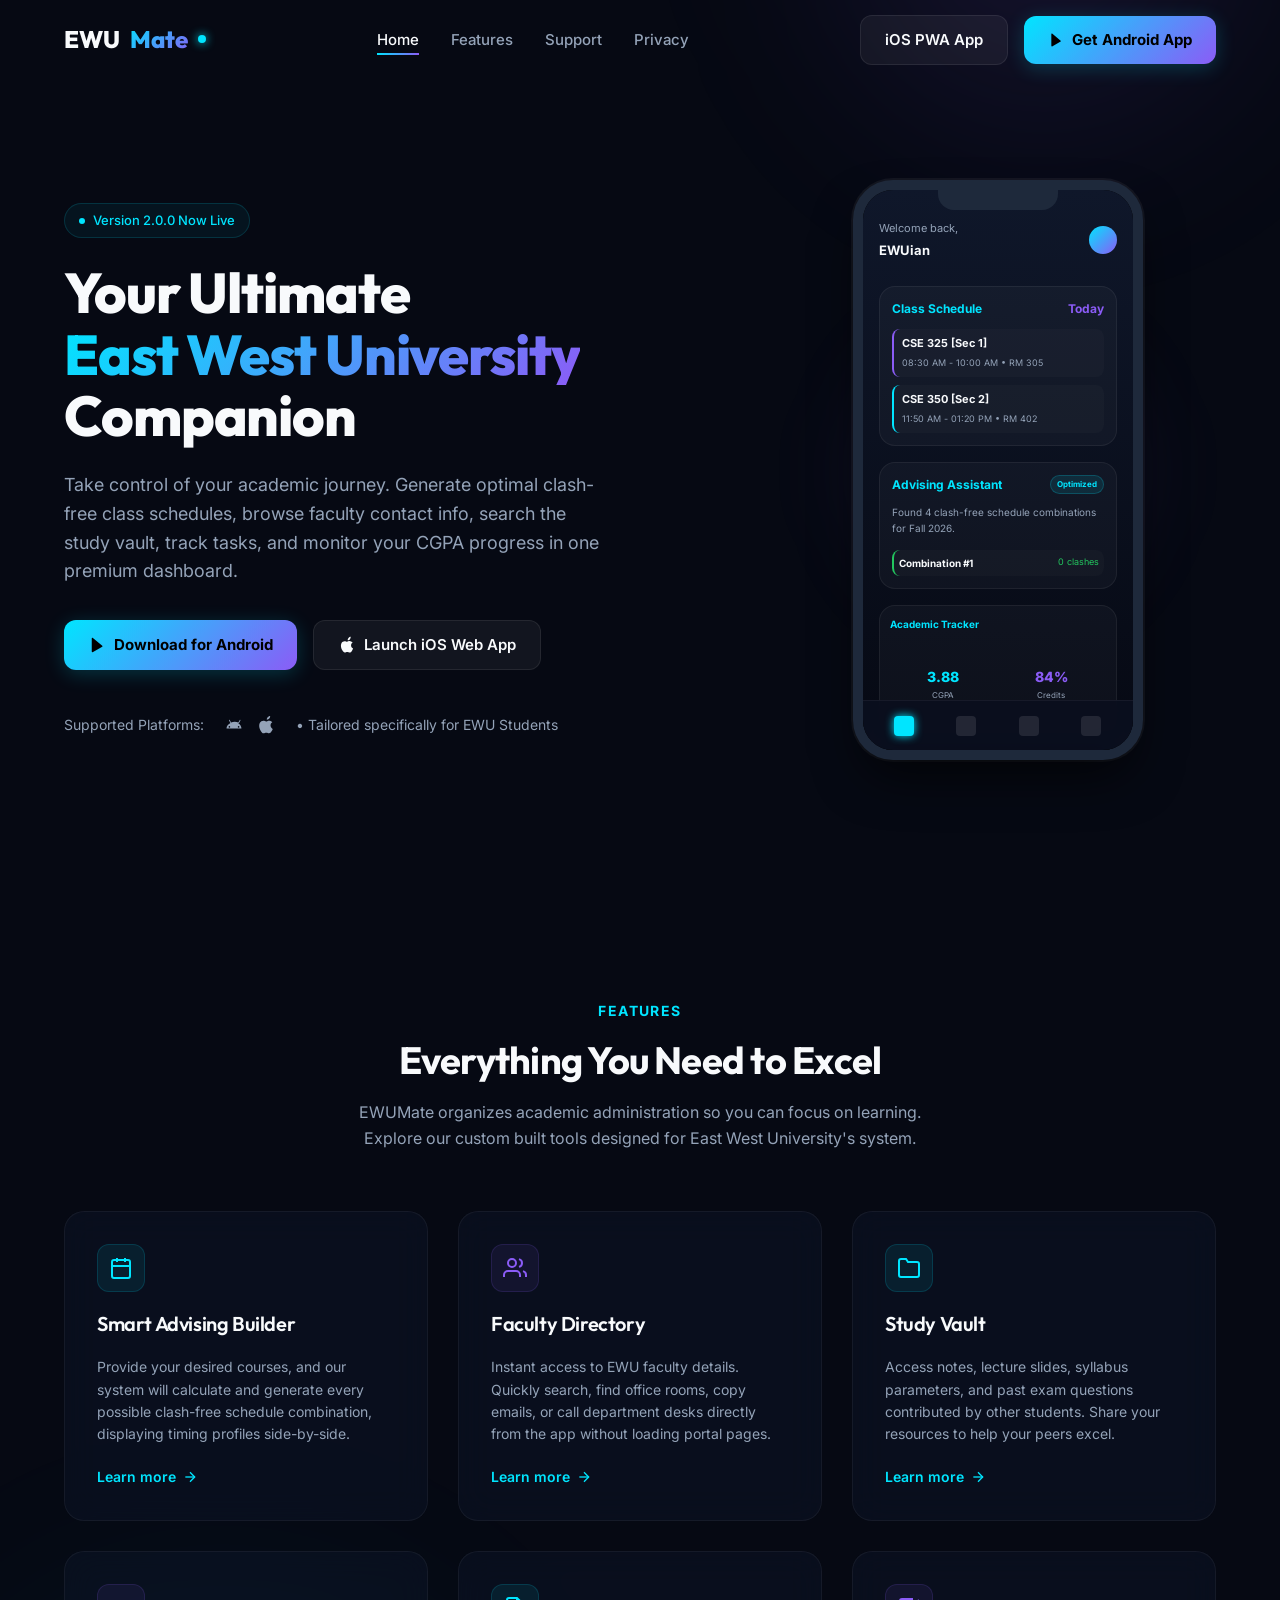
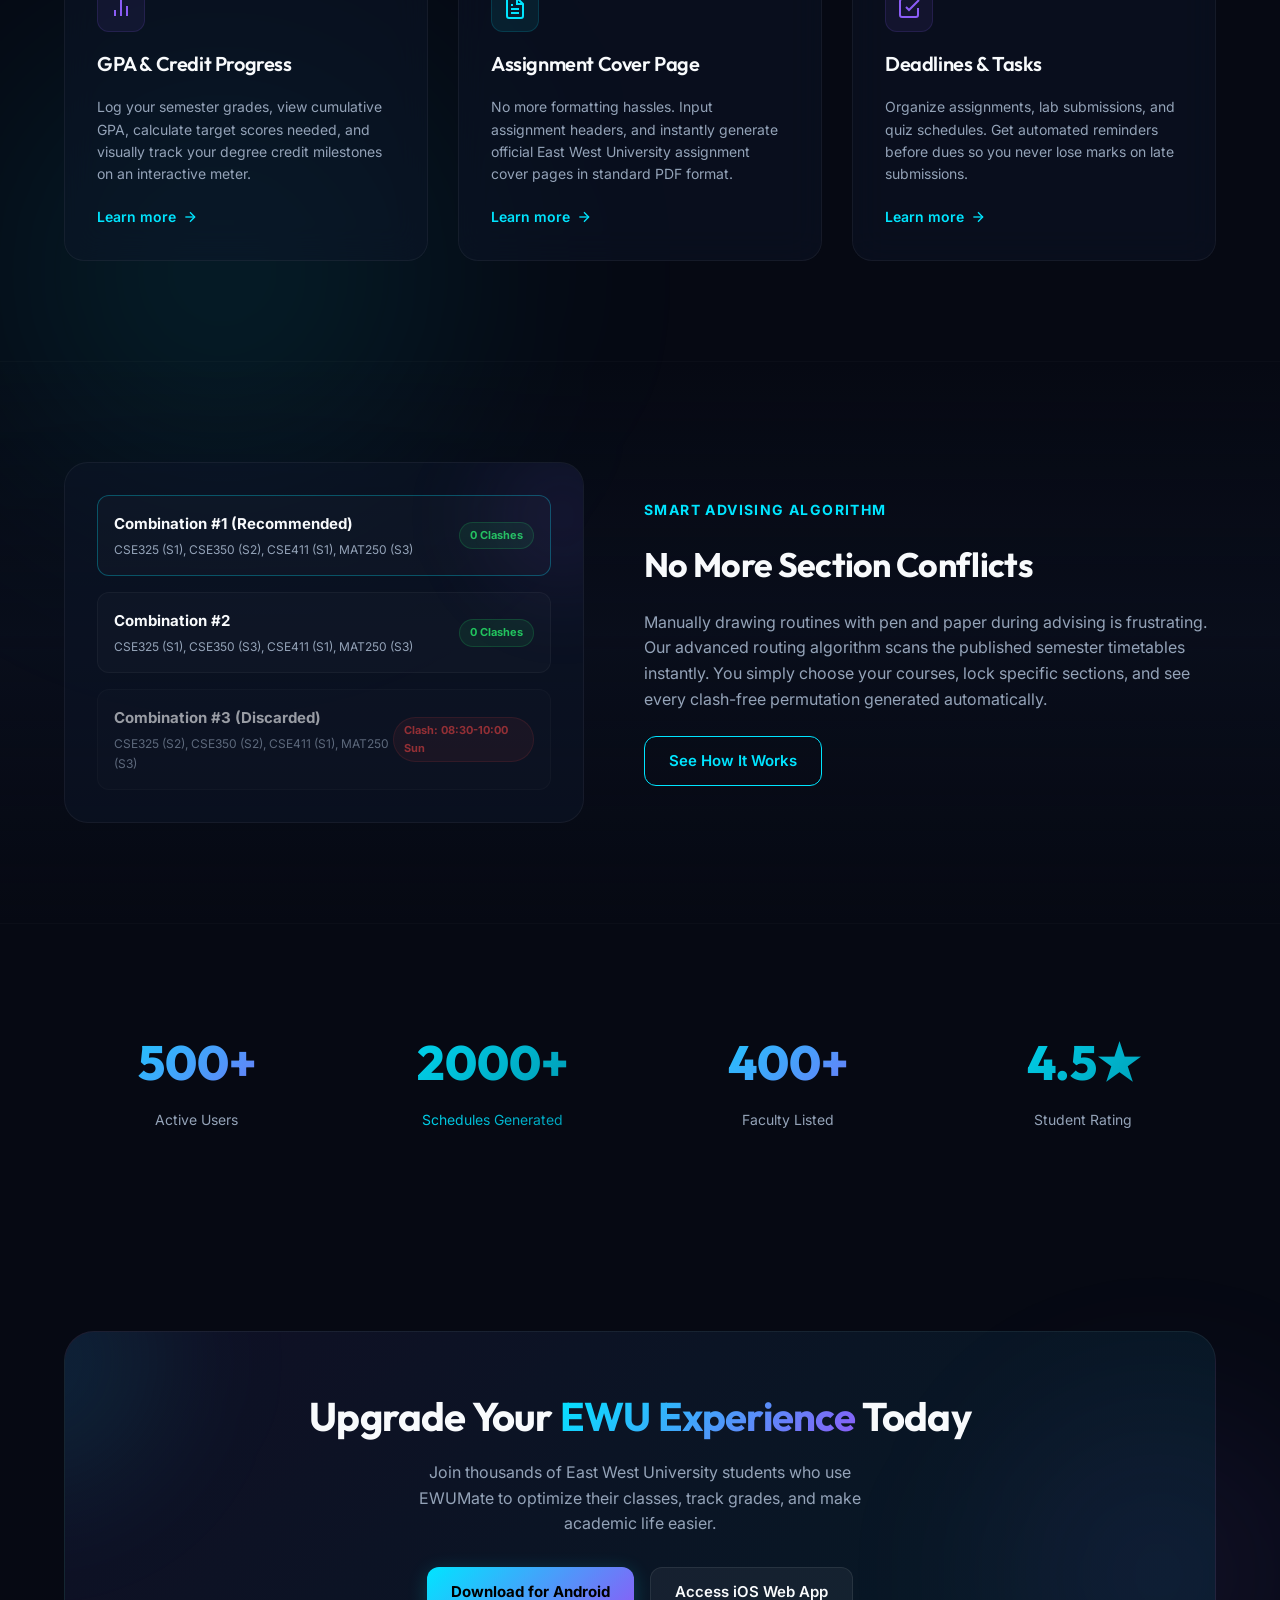
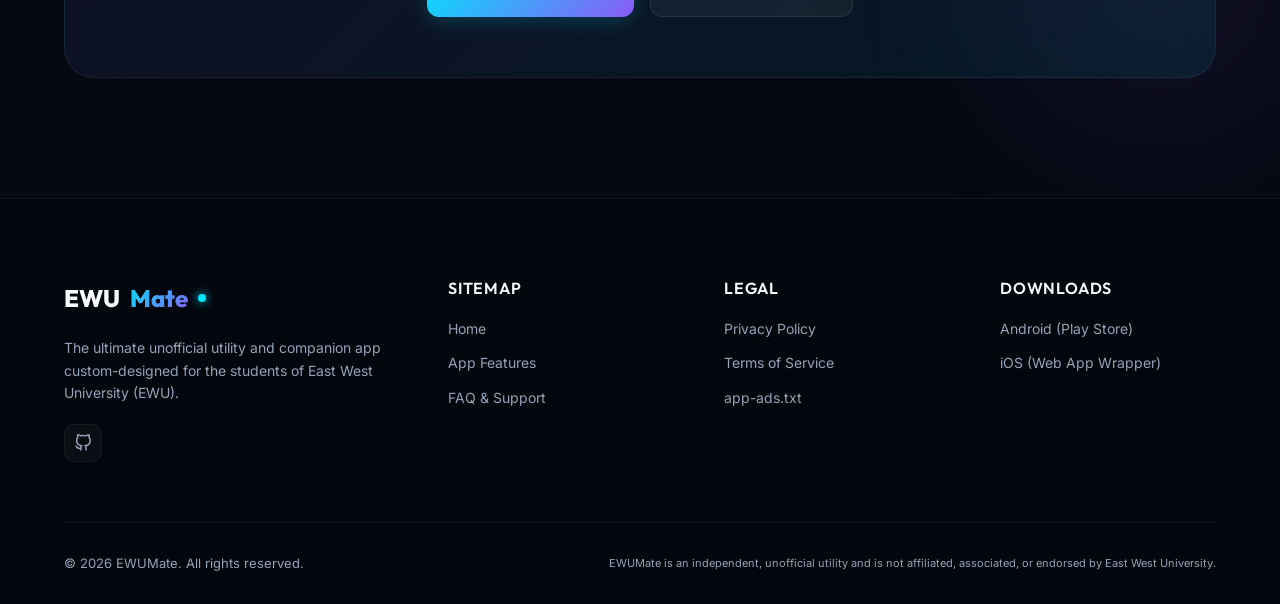
==== commit e40ee34c: "Update stats to reflect actual metrics" ====
--- a/index.html
+++ b/index.html
@@ -351,19 +351,19 @@
   <section class="section">
     <div class="container stats-grid">
       <div class="stat-item">
-        <div class="stat-num text-gradient">10K+</div>
-        <div class="stat-label">Active EWU Students</div>
+        <div class="stat-num text-gradient">500+</div>
+        <div class="stat-label">Active Users</div>
       </div>
       <div class="stat-item">
-        <div class="stat-num text-gradient-cyan">150K+</div>
+        <div class="stat-num text-gradient-cyan">2000+</div>
         <div class="stat-label text-gradient-cyan">Schedules Generated</div>
       </div>
       <div class="stat-item">
-        <div class="stat-num text-gradient">200+</div>
+        <div class="stat-num text-gradient">400+</div>
         <div class="stat-label">Faculty Listed</div>
       </div>
       <div class="stat-item">
-        <div class="stat-num text-gradient-cyan">4.9★</div>
+        <div class="stat-num text-gradient-cyan">4.5★</div>
         <div class="stat-label">Student Rating</div>
       </div>
     </div>
